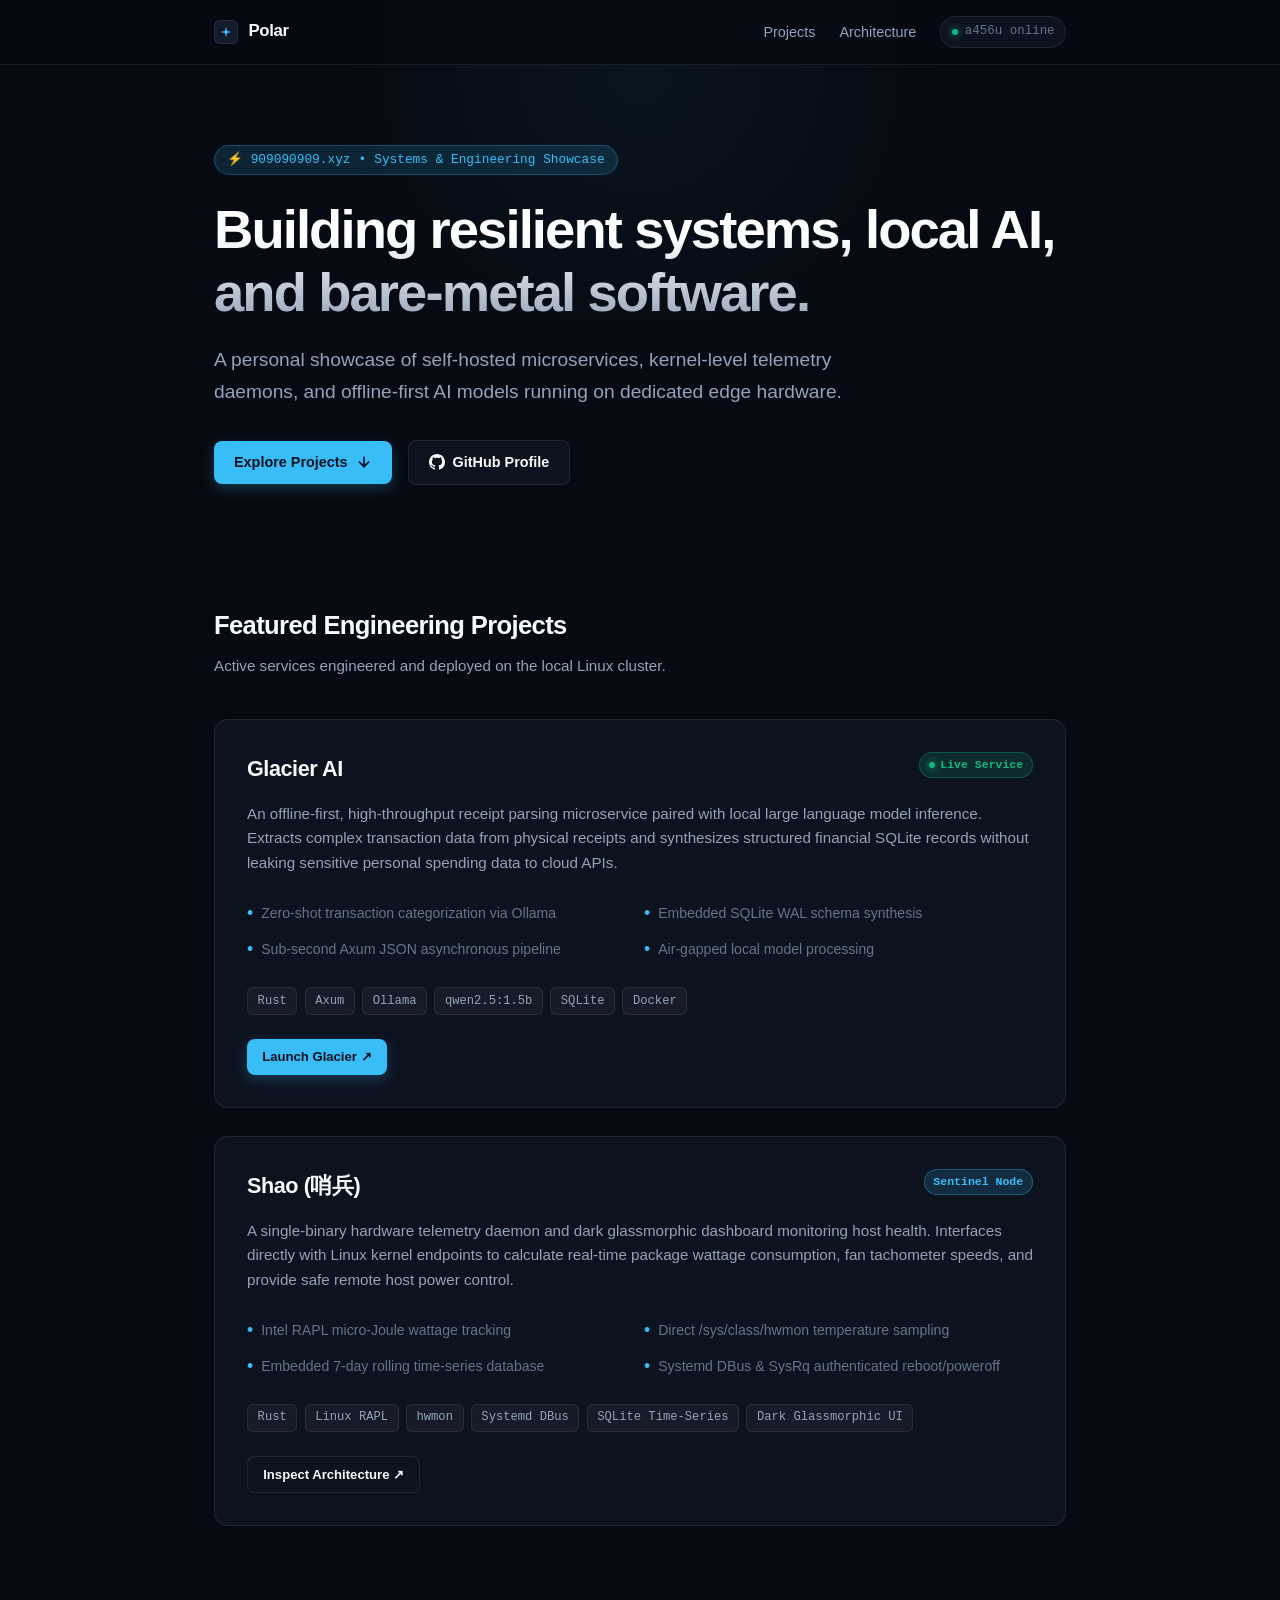
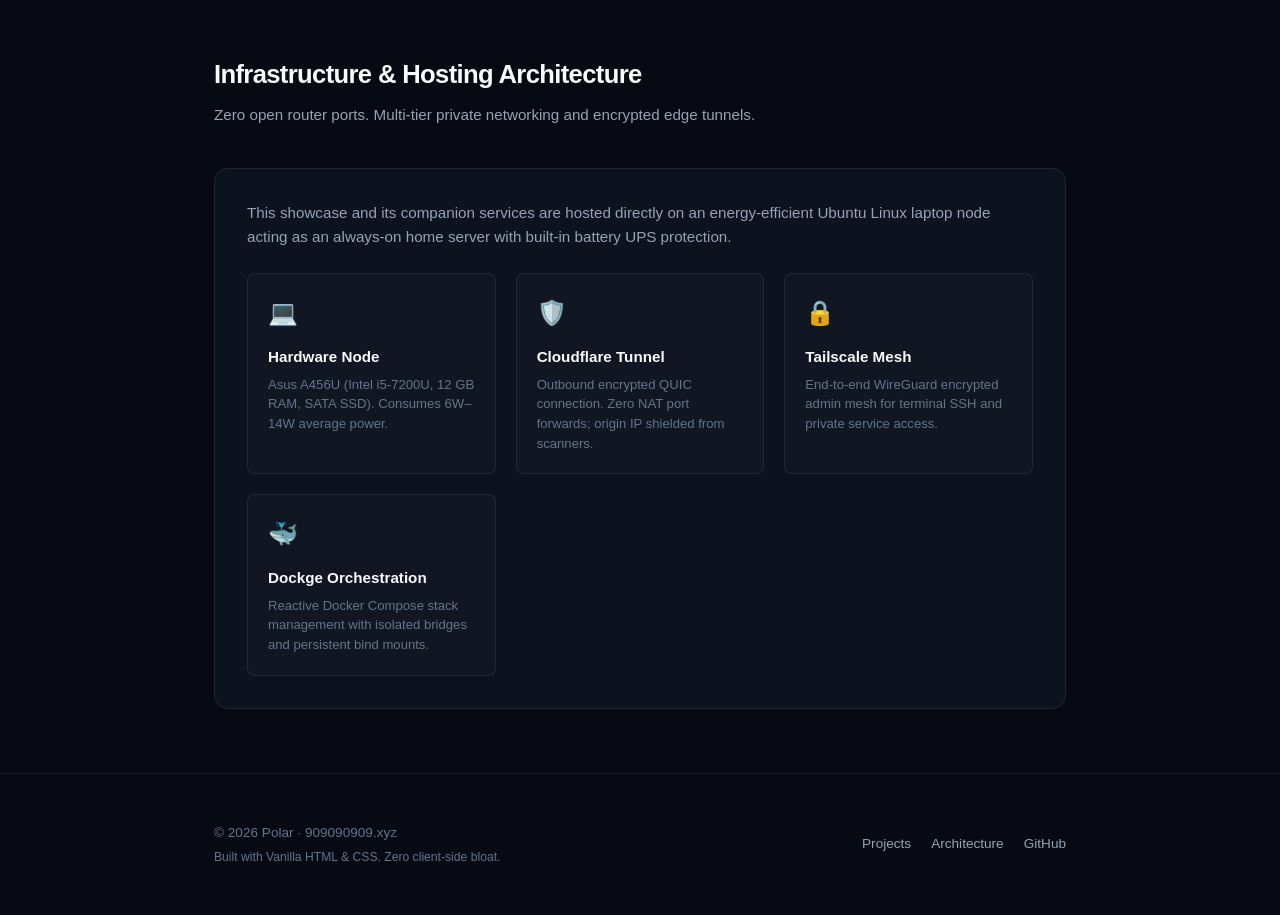
==== index.html @ 3116f664 "feat: initial polar showcase site" ====
<!DOCTYPE html>
<html lang="en">
<head>
  <meta charset="UTF-8">
  <meta name="viewport" content="width=device-width, initial-scale=1.0">
  <title>Polar · Systems & Software Showcase</title>
  <meta name="description" content="Engineering showcase of self-hosted systems, high-performance microservices, and local AI.">
  <link rel="icon" type="image/svg+xml" href="favicon.svg">
  <link rel="stylesheet" href="style.css">
</head>
<body>

  <!-- Header & Navigation -->
  <header>
    <div class="container nav-wrapper">
      <a href="#" class="brand">
        <div class="brand-icon">
          <svg viewBox="0 0 32 32">
            <path d="M16 4 L18.5 13.5 L28 16 L18.5 18.5 L16 28 L13.5 18.5 L4 16 L13.5 13.5 Z"/>
          </svg>
        </div>
        <span>Polar</span>
      </a>

      <nav>
        <ul class="nav-links">
          <li><a href="#projects">Projects</a></li>
          <li><a href="#architecture">Architecture</a></li>
          <li>
            <div class="node-status" title="Home Server Node Status">
              <span class="pulse-dot"></span>
              <span>a456u online</span>
            </div>
          </li>
        </ul>
      </nav>
    </div>
  </header>

  <main class="container">
    <!-- Hero Section -->
    <section class="hero">
      <div class="hero-tag">
        <span>⚡ 909090909.xyz</span>
        <span>•</span>
        <span>Systems & Engineering Showcase</span>
      </div>
      
      <h1>Building resilient systems, local AI, and bare-metal software.</h1>
      
      <p class="hero-subtitle">
        A personal showcase of self-hosted microservices, kernel-level telemetry daemons, 
        and offline-first AI models running on dedicated edge hardware.
      </p>

      <div class="hero-actions">
        <a href="#projects" class="btn btn-primary">
          Explore Projects
          <svg width="16" height="16" viewBox="0 0 24 24" fill="none" stroke="currentColor" stroke-width="2.5" stroke-linecap="round" stroke-linejoin="round">
            <line x1="12" y1="5" x2="12" y2="19"></line>
            <polyline points="19 12 12 19 5 12"></polyline>
          </svg>
        </a>
        <a href="https://github.com" target="_blank" rel="noopener noreferrer" class="btn btn-secondary">
          <svg width="16" height="16" viewBox="0 0 24 24" fill="currentColor">
            <path d="M12 0C5.37 0 0 5.37 0 12c0 5.31 3.435 9.795 8.205 11.385.6.105.825-.255.825-.57 0-.285-.015-1.23-.015-2.235-3.015.555-3.795-.735-4.035-1.41-.135-.345-.72-1.41-1.23-1.695-.42-.225-1.02-.78-.015-.795.945-.015 1.62.87 1.845 1.23 1.08 1.815 2.805 1.305 3.495.99.105-.78.42-1.305.765-1.605-2.67-.3-5.46-1.335-5.46-5.925 0-1.305.465-2.385 1.23-3.225-.12-.3-.54-1.53.12-3.18 0 0 1.005-.315 3.3 1.23.96-.27 1.98-.405 3-.405s2.04.135 3 .405c2.295-1.56 3.3-1.23 3.3-1.23.66 1.65.24 2.88.12 3.18.765.84 1.23 1.905 1.23 3.225 0 4.605-2.805 5.625-5.475 5.925.435.375.81 1.095.81 2.22 0 1.605-.015 2.895-.015 3.3 0 .315.225.69.825.57A12.02 12.02 0 0024 12c0-6.63-5.37-12-12-12z"/>
          </svg>
          GitHub Profile
        </a>
      </div>
    </section>

    <!-- Featured Projects Showcase -->
    <section id="projects" class="section">
      <div class="section-header">
        <h2 class="section-title">Featured Engineering Projects</h2>
        <p class="section-desc">Active services engineered and deployed on the local Linux cluster.</p>
      </div>

      <div class="projects-grid">

        <!-- Project 1: Glacier -->
        <article class="project-card">
          <div class="project-header">
            <div class="project-title-area">
              <h3 class="project-title">Glacier AI</h3>
            </div>
            <span class="badge badge-live">
              <span class="pulse-dot"></span>
              Live Service
            </span>
          </div>

          <p class="project-desc">
            An offline-first, high-throughput receipt parsing microservice paired with local large language model inference. 
            Extracts complex transaction data from physical receipts and synthesizes structured financial SQLite records 
            without leaking sensitive personal spending data to cloud APIs.
          </p>

          <ul class="project-features">
            <li>Zero-shot transaction categorization via Ollama</li>
            <li>Embedded SQLite WAL schema synthesis</li>
            <li>Sub-second Axum JSON asynchronous pipeline</li>
            <li>Air-gapped local model processing</li>
          </ul>

          <div class="tech-tags">
            <span class="tag">Rust</span>
            <span class="tag">Axum</span>
            <span class="tag">Ollama</span>
            <span class="tag">qwen2.5:1.5b</span>
            <span class="tag">SQLite</span>
            <span class="tag">Docker</span>
          </div>

          <div class="project-links">
            <a href="https://glacier.909090909.xyz" target="_blank" rel="noopener noreferrer" class="btn btn-primary">
              Launch Glacier ↗
            </a>
          </div>
        </article>

        <!-- Project 2: Shao -->
        <article class="project-card">
          <div class="project-header">
            <div class="project-title-area">
              <h3 class="project-title">Shao (哨兵)</h3>
            </div>
            <span class="badge badge-system">
              Sentinel Node
            </span>
          </div>

          <p class="project-desc">
            A single-binary hardware telemetry daemon and dark glassmorphic dashboard monitoring host health. 
            Interfaces directly with Linux kernel endpoints to calculate real-time package wattage consumption, 
            fan tachometer speeds, and provide safe remote host power control.
          </p>

          <ul class="project-features">
            <li>Intel RAPL micro-Joule wattage tracking</li>
            <li>Direct /sys/class/hwmon temperature sampling</li>
            <li>Embedded 7-day rolling time-series database</li>
            <li>Systemd DBus & SysRq authenticated reboot/poweroff</li>
          </ul>

          <div class="tech-tags">
            <span class="tag">Rust</span>
            <span class="tag">Linux RAPL</span>
            <span class="tag">hwmon</span>
            <span class="tag">Systemd DBus</span>
            <span class="tag">SQLite Time-Series</span>
            <span class="tag">Dark Glassmorphic UI</span>
          </div>

          <div class="project-links">
            <a href="https://github.com" target="_blank" rel="noopener noreferrer" class="btn btn-secondary">
              Inspect Architecture ↗
            </a>
          </div>
        </article>

      </div>
    </section>

    <!-- System Architecture & Infrastructure -->
    <section id="architecture" class="section">
      <div class="section-header">
        <h2 class="section-title">Infrastructure & Hosting Architecture</h2>
        <p class="section-desc">Zero open router ports. Multi-tier private networking and encrypted edge tunnels.</p>
      </div>

      <div class="infra-card">
        <p style="color: var(--text-secondary); line-height: 1.6; font-size: 0.95rem;">
          This showcase and its companion services are hosted directly on an energy-efficient Ubuntu Linux laptop node 
          acting as an always-on home server with built-in battery UPS protection.
        </p>

        <div class="infra-grid">
          <div class="infra-item">
            <div class="infra-icon">💻</div>
            <div class="infra-title">Hardware Node</div>
            <div class="infra-desc">Asus A456U (Intel i5-7200U, 12 GB RAM, SATA SSD). Consumes 6W–14W average power.</div>
          </div>

          <div class="infra-item">
            <div class="infra-icon">🛡️</div>
            <div class="infra-title">Cloudflare Tunnel</div>
            <div class="infra-desc">Outbound encrypted QUIC connection. Zero NAT port forwards; origin IP shielded from scanners.</div>
          </div>

          <div class="infra-item">
            <div class="infra-icon">🔒</div>
            <div class="infra-title">Tailscale Mesh</div>
            <div class="infra-desc">End-to-end WireGuard encrypted admin mesh for terminal SSH and private service access.</div>
          </div>

          <div class="infra-item">
            <div class="infra-icon">🐳</div>
            <div class="infra-title">Dockge Orchestration</div>
            <div class="infra-desc">Reactive Docker Compose stack management with isolated bridges and persistent bind mounts.</div>
          </div>
        </div>
      </div>
    </section>
  </main>

  <!-- Footer -->
  <footer>
    <div class="container footer-wrapper">
      <div>
        <p>© 2026 Polar · 909090909.xyz</p>
        <p style="font-size: 0.76rem; margin-top: 0.25rem;">Built with Vanilla HTML & CSS. Zero client-side bloat.</p>
      </div>
      <ul class="footer-links">
        <li><a href="#projects">Projects</a></li>
        <li><a href="#architecture">Architecture</a></li>
        <li><a href="https://github.com" target="_blank" rel="noopener noreferrer">GitHub</a></li>
      </ul>
    </div>
  </footer>

</body>
</html>
---- style.css ----
:root {
  --bg: #070a12;
  --bg-surface: #0d121f;
  --bg-surface-elevated: #131a2c;
  --border: rgba(255, 255, 255, 0.08);
  --border-hover: rgba(56, 189, 248, 0.35);
  
  --text-primary: #f8fafc;
  --text-secondary: #94a3b8;
  --text-muted: #64748b;
  
  --polar-blue: #38bdf8;
  --polar-glow: rgba(56, 189, 248, 0.15);
  --emerald: #10b981;
  --emerald-glow: rgba(16, 185, 129, 0.15);

  --font-sans: -apple-system, BlinkMacSystemFont, "Segoe UI", Roboto, Helvetica, Arial, sans-serif;
  --font-mono: ui-monospace, SFMono-Regular, Menlo, Monaco, Consolas, "Liberation Mono", monospace;

  --radius-sm: 8px;
  --radius-md: 14px;
  --radius-lg: 20px;
  --radius-full: 9999px;
  
  --container-width: 900px;
}

* {
  box-sizing: border-box;
  margin: 0;
  padding: 0;
}

html {
  scroll-behavior: smooth;
  background-color: var(--bg);
  color: var(--text-primary);
  font-family: var(--font-sans);
  line-height: 1.6;
  -webkit-font-smoothing: antialiased;
}

body {
  min-height: 100vh;
  display: flex;
  flex-direction: column;
  position: relative;
  overflow-x: hidden;
}

/* Background Subtle Gradient Glow */
body::before {
  content: "";
  position: fixed;
  top: -20%;
  left: 50%;
  transform: translateX(-50%);
  width: 800px;
  height: 500px;
  background: radial-gradient(circle, rgba(56, 189, 248, 0.06) 0%, transparent 70%);
  pointer-events: none;
  z-index: 0;
}

.container {
  width: 100%;
  max-width: var(--container-width);
  margin: 0 auto;
  padding: 0 1.5rem;
  position: relative;
  z-index: 1;
}

/* Header & Navigation */
header {
  position: sticky;
  top: 0;
  z-index: 50;
  backdrop-filter: blur(12px);
  -webkit-backdrop-filter: blur(12px);
  background: rgba(7, 10, 18, 0.75);
  border-bottom: 1px solid var(--border);
  padding: 1rem 0;
}

.nav-wrapper {
  display: flex;
  justify-content: space-between;
  align-items: center;
}

.brand {
  display: flex;
  align-items: center;
  gap: 0.65rem;
  text-decoration: none;
  color: var(--text-primary);
  font-weight: 700;
  font-size: 1.05rem;
  letter-spacing: -0.02em;
}

.brand-icon {
  width: 24px;
  height: 24px;
  border-radius: 6px;
  background: var(--bg-surface-elevated);
  border: 1px solid var(--border);
  display: flex;
  align-items: center;
  justify-content: center;
}

.brand-icon svg {
  width: 14px;
  height: 14px;
  fill: var(--polar-blue);
}

.nav-links {
  display: flex;
  align-items: center;
  gap: 1.5rem;
  list-style: none;
}

.nav-links a {
  color: var(--text-secondary);
  text-decoration: none;
  font-size: 0.9rem;
  font-weight: 500;
  transition: color 0.15s ease;
}

.nav-links a:hover {
  color: var(--text-primary);
}

.node-status {
  display: inline-flex;
  align-items: center;
  gap: 0.45rem;
  font-size: 0.78rem;
  font-family: var(--font-mono);
  color: var(--text-muted);
  background: var(--bg-surface);
  border: 1px solid var(--border);
  padding: 0.3rem 0.65rem;
  border-radius: var(--radius-full);
}

.pulse-dot {
  width: 6px;
  height: 6px;
  border-radius: 50%;
  background: var(--emerald);
  box-shadow: 0 0 8px var(--emerald);
  animation: pulse 2s infinite;
}

@keyframes pulse {
  0% { transform: scale(0.95); opacity: 0.8; }
  50% { transform: scale(1.15); opacity: 1; }
  100% { transform: scale(0.95); opacity: 0.8; }
}

/* Hero Section */
.hero {
  padding: 5rem 0 3.5rem;
}

.hero-tag {
  display: inline-flex;
  align-items: center;
  gap: 0.5rem;
  font-size: 0.8rem;
  font-family: var(--font-mono);
  color: var(--polar-blue);
  background: var(--polar-glow);
  border: 1px solid rgba(56, 189, 248, 0.25);
  padding: 0.25rem 0.75rem;
  border-radius: var(--radius-full);
  margin-bottom: 1.5rem;
}

.hero h1 {
  font-size: clamp(2.2rem, 5vw, 3.4rem);
  font-weight: 800;
  letter-spacing: -0.035em;
  line-height: 1.15;
  margin-bottom: 1.25rem;
  background: linear-gradient(180deg, #ffffff 30%, #94a3b8 100%);
  -webkit-background-clip: text;
  -webkit-text-fill-color: transparent;
}

.hero-subtitle {
  font-size: clamp(1.05rem, 2vw, 1.2rem);
  color: var(--text-secondary);
  max-width: 650px;
  line-height: 1.65;
  margin-bottom: 2rem;
}

.hero-actions {
  display: flex;
  flex-wrap: wrap;
  align-items: center;
  gap: 1rem;
}

.btn {
  display: inline-flex;
  align-items: center;
  gap: 0.5rem;
  padding: 0.65rem 1.25rem;
  font-size: 0.9rem;
  font-weight: 600;
  text-decoration: none;
  border-radius: var(--radius-sm);
  transition: all 0.2s ease;
}

.btn-primary {
  background: var(--polar-blue);
  color: #06111f;
  box-shadow: 0 4px 14px rgba(56, 189, 248, 0.25);
}

.btn-primary:hover {
  background: #7dd3fc;
  transform: translateY(-1px);
}

.btn-secondary {
  background: var(--bg-surface);
  color: var(--text-primary);
  border: 1px solid var(--border);
}

.btn-secondary:hover {
  background: var(--bg-surface-elevated);
  border-color: rgba(255, 255, 255, 0.2);
  transform: translateY(-1px);
}

/* Section Common */
.section {
  padding: 4rem 0;
}

.section-header {
  margin-bottom: 2.5rem;
}

.section-title {
  font-size: 1.6rem;
  font-weight: 700;
  letter-spacing: -0.025em;
  margin-bottom: 0.5rem;
}

.section-desc {
  color: var(--text-secondary);
  font-size: 0.95rem;
}

/* Projects Showcase Grid */
.projects-grid {
  display: grid;
  grid-template-columns: 1fr;
  gap: 1.75rem;
}

.project-card {
  background: var(--bg-surface);
  border: 1px solid var(--border);
  border-radius: var(--radius-md);
  padding: 2rem;
  transition: all 0.25s ease;
  position: relative;
  overflow: hidden;
}

.project-card:hover {
  border-color: var(--border-hover);
  background: var(--bg-surface-elevated);
  transform: translateY(-2px);
  box-shadow: 0 16px 32px -12px rgba(0, 0, 0, 0.5);
}

.project-header {
  display: flex;
  justify-content: space-between;
  align-items: flex-start;
  margin-bottom: 1rem;
}

.project-title-area {
  display: flex;
  align-items: center;
  gap: 0.75rem;
}

.project-title {
  font-size: 1.35rem;
  font-weight: 700;
  letter-spacing: -0.02em;
}

.badge {
  display: inline-flex;
  align-items: center;
  gap: 0.35rem;
  font-size: 0.72rem;
  font-family: var(--font-mono);
  font-weight: 600;
  padding: 0.2rem 0.55rem;
  border-radius: var(--radius-full);
}

.badge-live {
  background: var(--emerald-glow);
  color: var(--emerald);
  border: 1px solid rgba(16, 185, 129, 0.3);
}

.badge-system {
  background: var(--polar-glow);
  color: var(--polar-blue);
  border: 1px solid rgba(56, 189, 248, 0.3);
}

.project-desc {
  color: var(--text-secondary);
  font-size: 0.95rem;
  line-height: 1.6;
  margin-bottom: 1.5rem;
}

.project-features {
  list-style: none;
  display: grid;
  grid-template-columns: 1fr;
  gap: 0.5rem;
  margin-bottom: 1.5rem;
  font-size: 0.88rem;
  color: var(--text-muted);
}

@media (min-width: 640px) {
  .project-features {
    grid-template-columns: 1fr 1fr;
  }
}

.project-features li {
  display: flex;
  align-items: center;
  gap: 0.5rem;
}

.project-features li::before {
  content: "•";
  color: var(--polar-blue);
  font-size: 1.1rem;
}

.tech-tags {
  display: flex;
  flex-wrap: wrap;
  gap: 0.45rem;
  margin-bottom: 1.5rem;
}

.tag {
  font-family: var(--font-mono);
  font-size: 0.76rem;
  background: rgba(255, 255, 255, 0.04);
  border: 1px solid var(--border);
  color: var(--text-secondary);
  padding: 0.2rem 0.6rem;
  border-radius: 6px;
}

.project-links {
  display: flex;
  gap: 0.75rem;
}

.project-links .btn {
  font-size: 0.82rem;
  padding: 0.45rem 0.95rem;
}

/* Infrastructure / Architecture Section */
.infra-card {
  background: var(--bg-surface);
  border: 1px solid var(--border);
  border-radius: var(--radius-md);
  padding: 2rem;
}

.infra-grid {
  display: grid;
  grid-template-columns: repeat(auto-fit, minmax(220px, 1fr));
  gap: 1.25rem;
  margin-top: 1.5rem;
}

.infra-item {
  background: rgba(255, 255, 255, 0.02);
  border: 1px solid var(--border);
  border-radius: var(--radius-sm);
  padding: 1.25rem;
}

.infra-icon {
  font-size: 1.5rem;
  margin-bottom: 0.75rem;
}

.infra-title {
  font-size: 0.95rem;
  font-weight: 600;
  margin-bottom: 0.35rem;
}

.infra-desc {
  font-size: 0.82rem;
  color: var(--text-muted);
  line-height: 1.5;
}

/* Footer */
footer {
  margin-top: auto;
  border-top: 1px solid var(--border);
  padding: 3rem 0;
  font-size: 0.85rem;
  color: var(--text-muted);
}

.footer-wrapper {
  display: flex;
  flex-direction: column;
  gap: 1.5rem;
  align-items: center;
  text-align: center;
}

@media (min-width: 640px) {
  .footer-wrapper {
    flex-direction: row;
    justify-content: space-between;
    text-align: left;
  }
}

.footer-links {
  display: flex;
  gap: 1.25rem;
  list-style: none;
}

.footer-links a {
  color: var(--text-secondary);
  text-decoration: none;
  transition: color 0.15s ease;
}

.footer-links a:hover {
  color: var(--polar-blue);
}
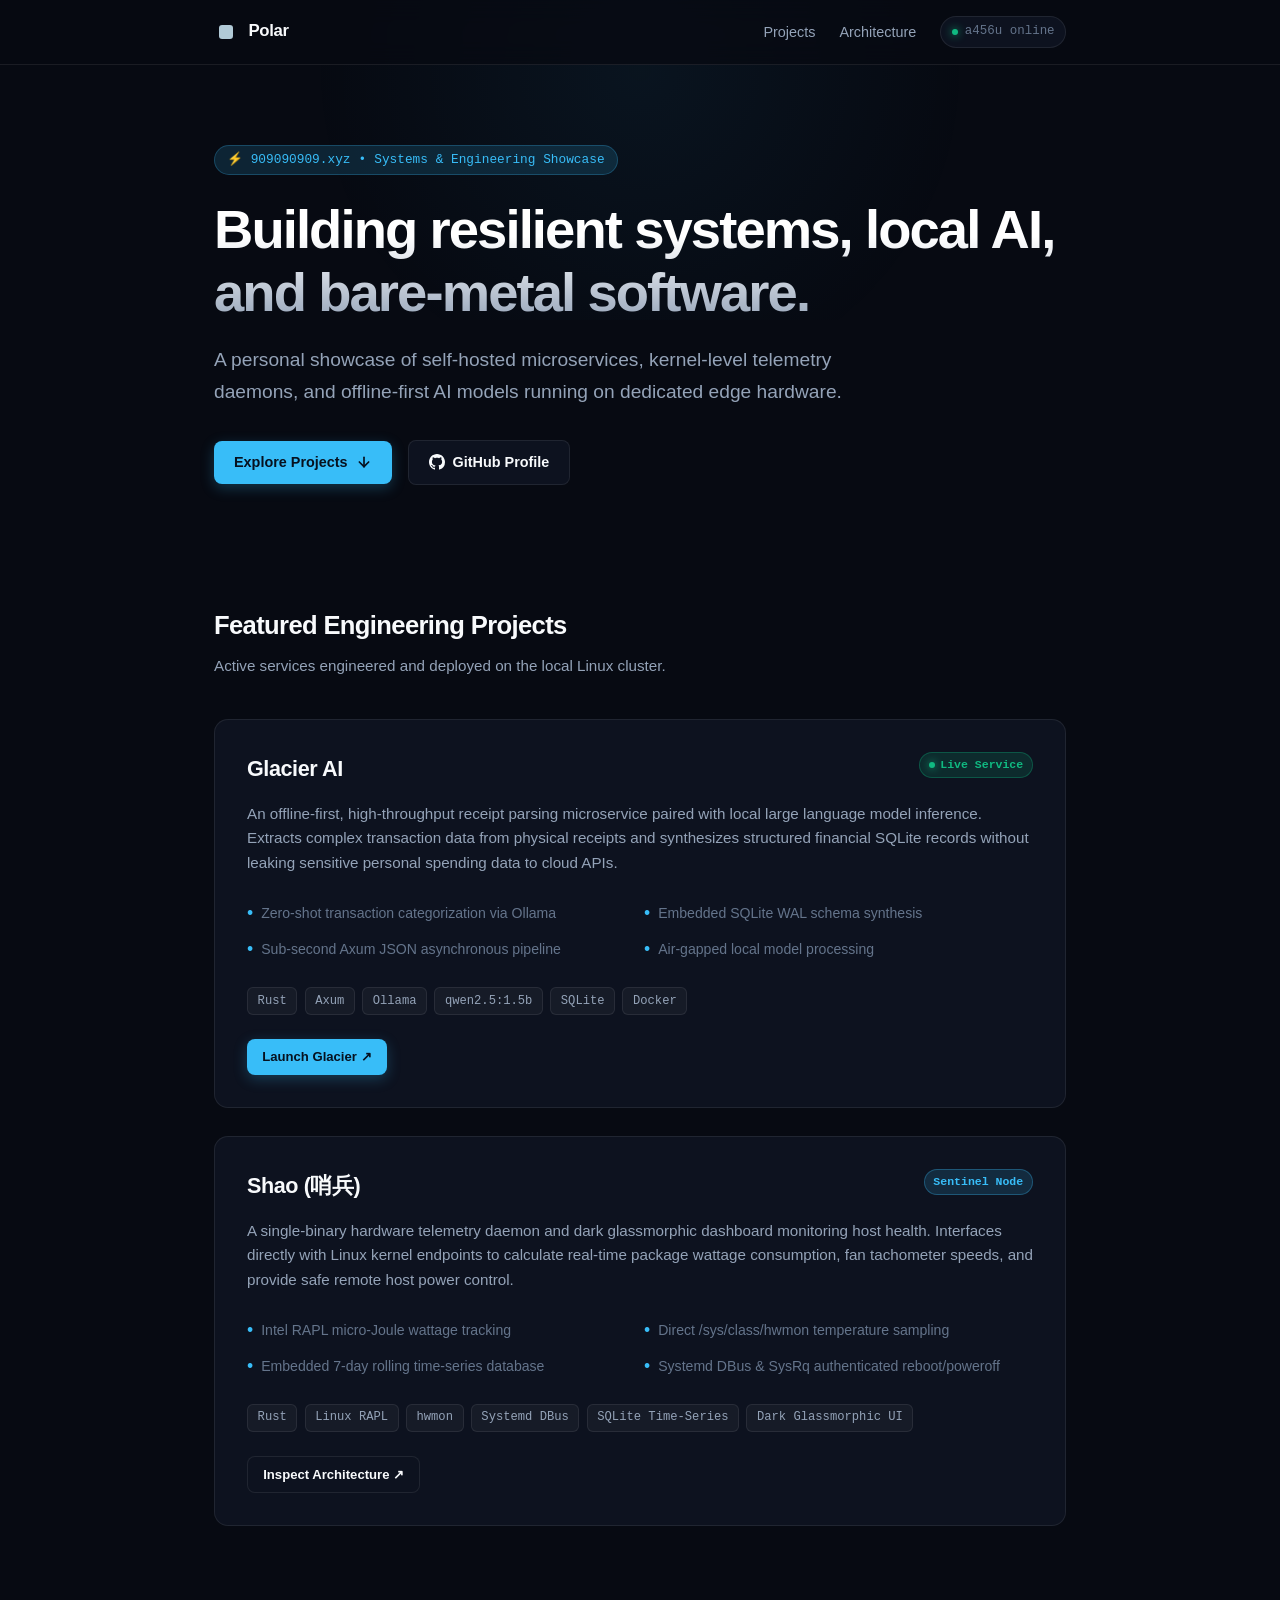
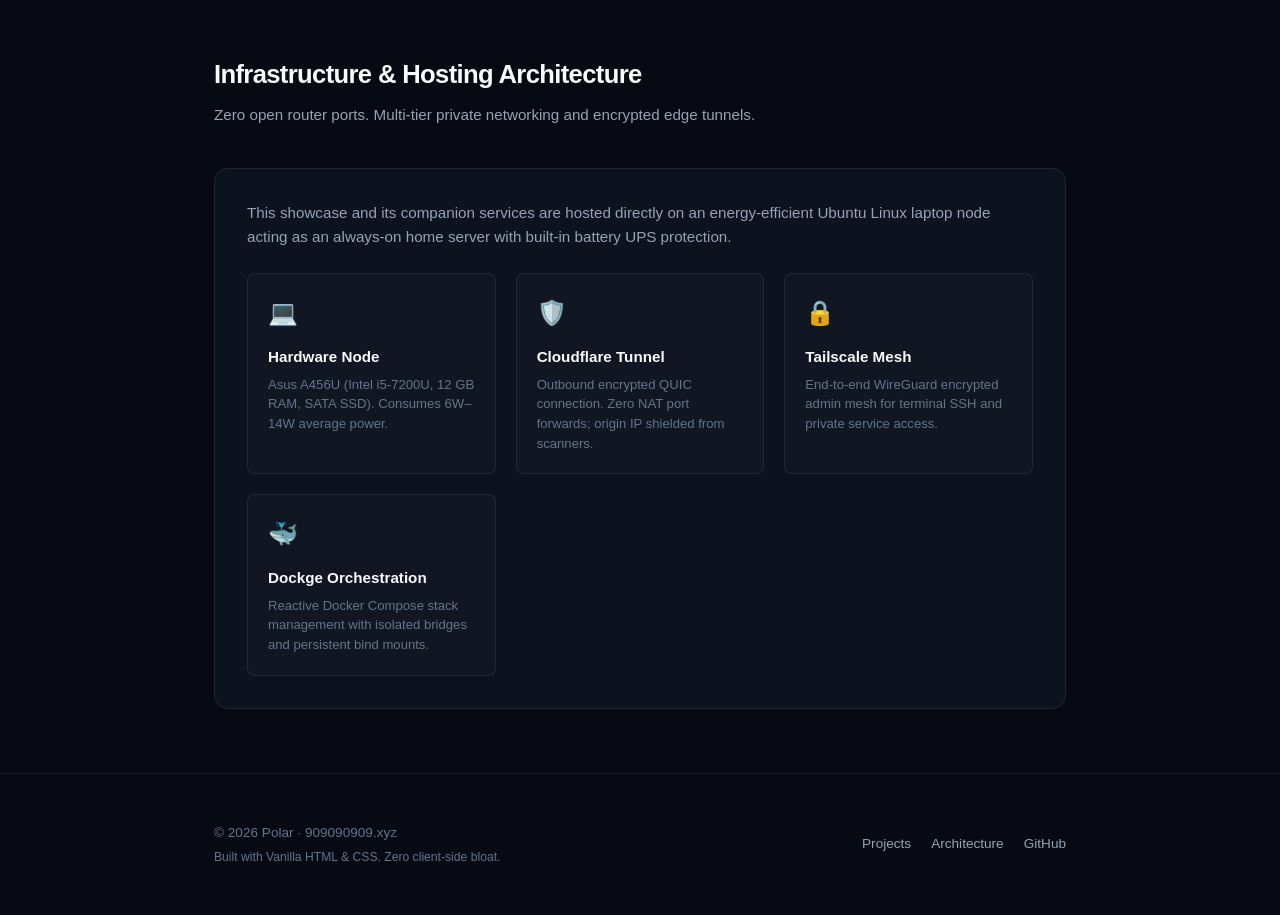
==== commit e744653c: "style: update favicon and brand icon to solid #B1CAD7" ====
--- a/index.html
+++ b/index.html
@@ -14,9 +14,9 @@
   <header>
     <div class="container nav-wrapper">
       <a href="#" class="brand">
-        <div class="brand-icon">
-          <svg viewBox="0 0 32 32">
-            <path d="M16 4 L18.5 13.5 L28 16 L18.5 18.5 L16 28 L13.5 18.5 L4 16 L13.5 13.5 Z"/>
+        <div class="brand-icon" style="background: transparent; border: none; padding: 0;">
+          <svg viewBox="0 0 32 32" width="20" height="20">
+            <rect width="32" height="32" rx="7" fill="#B1CAD7"/>
           </svg>
         </div>
         <span>Polar</span>
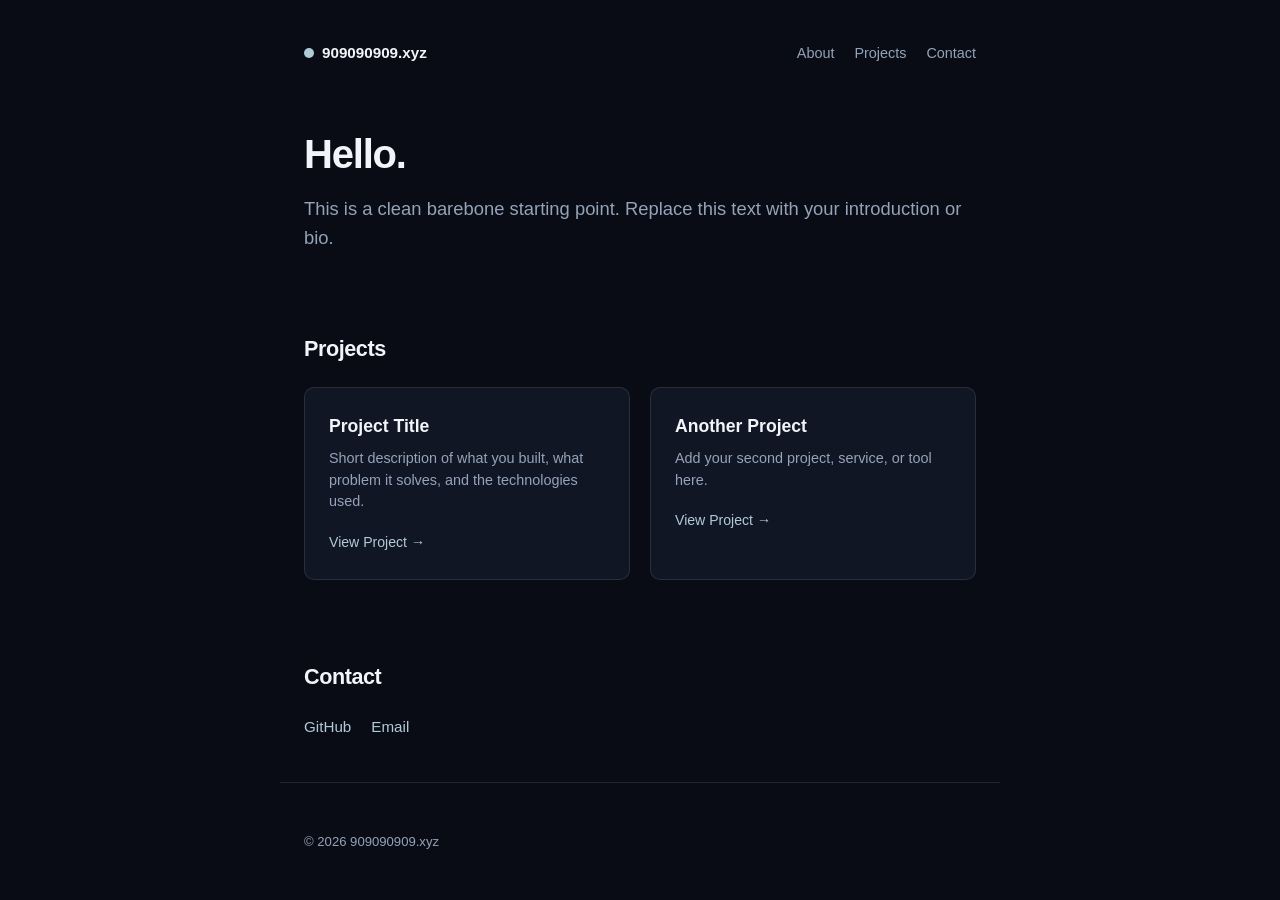
==== commit 6158371f: "chore: reset to barebone scaffold" ====
--- a/index.html
+++ b/index.html
@@ -3,221 +3,65 @@
 <head>
   <meta charset="UTF-8">
   <meta name="viewport" content="width=device-width, initial-scale=1.0">
-  <title>Polar · Systems & Software Showcase</title>
-  <meta name="description" content="Engineering showcase of self-hosted systems, high-performance microservices, and local AI.">
+  <title>909090909.xyz</title>
   <link rel="icon" type="image/svg+xml" href="favicon.svg">
   <link rel="stylesheet" href="style.css">
 </head>
 <body>
 
-  <!-- Header & Navigation -->
-  <header>
-    <div class="container nav-wrapper">
-      <a href="#" class="brand">
-        <div class="brand-icon" style="background: transparent; border: none; padding: 0;">
-          <svg viewBox="0 0 32 32" width="20" height="20">
-            <rect width="32" height="32" rx="7" fill="#B1CAD7"/>
-          </svg>
-        </div>
-        <span>Polar</span>
-      </a>
-
-      <nav>
-        <ul class="nav-links">
-          <li><a href="#projects">Projects</a></li>
-          <li><a href="#architecture">Architecture</a></li>
-          <li>
-            <div class="node-status" title="Home Server Node Status">
-              <span class="pulse-dot"></span>
-              <span>a456u online</span>
-            </div>
-          </li>
-        </ul>
-      </nav>
-    </div>
+  <header class="container header">
+    <a href="/" class="brand">
+      <span class="color-dot"></span>
+      <span>909090909.xyz</span>
+    </a>
+    <nav>
+      <ul class="nav-links">
+        <li><a href="#about">About</a></li>
+        <li><a href="#projects">Projects</a></li>
+        <li><a href="#contact">Contact</a></li>
+      </ul>
+    </nav>
   </header>
 
   <main class="container">
-    <!-- Hero Section -->
-    <section class="hero">
-      <div class="hero-tag">
-        <span>⚡ 909090909.xyz</span>
-        <span>•</span>
-        <span>Systems & Engineering Showcase</span>
-      </div>
-      
-      <h1>Building resilient systems, local AI, and bare-metal software.</h1>
-      
-      <p class="hero-subtitle">
-        A personal showcase of self-hosted microservices, kernel-level telemetry daemons, 
-        and offline-first AI models running on dedicated edge hardware.
+    <!-- Intro / Hero -->
+    <section id="about" class="section">
+      <h1>Hello.</h1>
+      <p class="lead">
+        This is a clean barebone starting point. Replace this text with your introduction or bio.
       </p>
+    </section>
 
-      <div class="hero-actions">
-        <a href="#projects" class="btn btn-primary">
-          Explore Projects
-          <svg width="16" height="16" viewBox="0 0 24 24" fill="none" stroke="currentColor" stroke-width="2.5" stroke-linecap="round" stroke-linejoin="round">
-            <line x1="12" y1="5" x2="12" y2="19"></line>
-            <polyline points="19 12 12 19 5 12"></polyline>
-          </svg>
-        </a>
-        <a href="https://github.com" target="_blank" rel="noopener noreferrer" class="btn btn-secondary">
-          <svg width="16" height="16" viewBox="0 0 24 24" fill="currentColor">
-            <path d="M12 0C5.37 0 0 5.37 0 12c0 5.31 3.435 9.795 8.205 11.385.6.105.825-.255.825-.57 0-.285-.015-1.23-.015-2.235-3.015.555-3.795-.735-4.035-1.41-.135-.345-.72-1.41-1.23-1.695-.42-.225-1.02-.78-.015-.795.945-.015 1.62.87 1.845 1.23 1.08 1.815 2.805 1.305 3.495.99.105-.78.42-1.305.765-1.605-2.67-.3-5.46-1.335-5.46-5.925 0-1.305.465-2.385 1.23-3.225-.12-.3-.54-1.53.12-3.18 0 0 1.005-.315 3.3 1.23.96-.27 1.98-.405 3-.405s2.04.135 3 .405c2.295-1.56 3.3-1.23 3.3-1.23.66 1.65.24 2.88.12 3.18.765.84 1.23 1.905 1.23 3.225 0 4.605-2.805 5.625-5.475 5.925.435.375.81 1.095.81 2.22 0 1.605-.015 2.895-.015 3.3 0 .315.225.69.825.57A12.02 12.02 0 0024 12c0-6.63-5.37-12-12-12z"/>
-          </svg>
-          GitHub Profile
-        </a>
+    <!-- Projects / Work -->
+    <section id="projects" class="section">
+      <h2>Projects</h2>
+      <div class="grid">
+        <div class="card">
+          <h3>Project Title</h3>
+          <p>Short description of what you built, what problem it solves, and the technologies used.</p>
+          <a href="#" class="link">View Project &rarr;</a>
+        </div>
+
+        <div class="card">
+          <h3>Another Project</h3>
+          <p>Add your second project, service, or tool here.</p>
+          <a href="#" class="link">View Project &rarr;</a>
+        </div>
       </div>
     </section>
 
-    <!-- Featured Projects Showcase -->
-    <section id="projects" class="section">
-      <div class="section-header">
-        <h2 class="section-title">Featured Engineering Projects</h2>
-        <p class="section-desc">Active services engineered and deployed on the local Linux cluster.</p>
-      </div>
-
-      <div class="projects-grid">
-
-        <!-- Project 1: Glacier -->
-        <article class="project-card">
-          <div class="project-header">
-            <div class="project-title-area">
-              <h3 class="project-title">Glacier AI</h3>
-            </div>
-            <span class="badge badge-live">
-              <span class="pulse-dot"></span>
-              Live Service
-            </span>
-          </div>
-
-          <p class="project-desc">
-            An offline-first, high-throughput receipt parsing microservice paired with local large language model inference. 
-            Extracts complex transaction data from physical receipts and synthesizes structured financial SQLite records 
-            without leaking sensitive personal spending data to cloud APIs.
-          </p>
-
-          <ul class="project-features">
-            <li>Zero-shot transaction categorization via Ollama</li>
-            <li>Embedded SQLite WAL schema synthesis</li>
-            <li>Sub-second Axum JSON asynchronous pipeline</li>
-            <li>Air-gapped local model processing</li>
-          </ul>
-
-          <div class="tech-tags">
-            <span class="tag">Rust</span>
-            <span class="tag">Axum</span>
-            <span class="tag">Ollama</span>
-            <span class="tag">qwen2.5:1.5b</span>
-            <span class="tag">SQLite</span>
-            <span class="tag">Docker</span>
-          </div>
-
-          <div class="project-links">
-            <a href="https://glacier.909090909.xyz" target="_blank" rel="noopener noreferrer" class="btn btn-primary">
-              Launch Glacier ↗
-            </a>
-          </div>
-        </article>
-
-        <!-- Project 2: Shao -->
-        <article class="project-card">
-          <div class="project-header">
-            <div class="project-title-area">
-              <h3 class="project-title">Shao (哨兵)</h3>
-            </div>
-            <span class="badge badge-system">
-              Sentinel Node
-            </span>
-          </div>
-
-          <p class="project-desc">
-            A single-binary hardware telemetry daemon and dark glassmorphic dashboard monitoring host health. 
-            Interfaces directly with Linux kernel endpoints to calculate real-time package wattage consumption, 
-            fan tachometer speeds, and provide safe remote host power control.
-          </p>
-
-          <ul class="project-features">
-            <li>Intel RAPL micro-Joule wattage tracking</li>
-            <li>Direct /sys/class/hwmon temperature sampling</li>
-            <li>Embedded 7-day rolling time-series database</li>
-            <li>Systemd DBus & SysRq authenticated reboot/poweroff</li>
-          </ul>
-
-          <div class="tech-tags">
-            <span class="tag">Rust</span>
-            <span class="tag">Linux RAPL</span>
-            <span class="tag">hwmon</span>
-            <span class="tag">Systemd DBus</span>
-            <span class="tag">SQLite Time-Series</span>
-            <span class="tag">Dark Glassmorphic UI</span>
-          </div>
-
-          <div class="project-links">
-            <a href="https://github.com" target="_blank" rel="noopener noreferrer" class="btn btn-secondary">
-              Inspect Architecture ↗
-            </a>
-          </div>
-        </article>
-
-      </div>
-    </section>
-
-    <!-- System Architecture & Infrastructure -->
-    <section id="architecture" class="section">
-      <div class="section-header">
-        <h2 class="section-title">Infrastructure & Hosting Architecture</h2>
-        <p class="section-desc">Zero open router ports. Multi-tier private networking and encrypted edge tunnels.</p>
-      </div>
-
-      <div class="infra-card">
-        <p style="color: var(--text-secondary); line-height: 1.6; font-size: 0.95rem;">
-          This showcase and its companion services are hosted directly on an energy-efficient Ubuntu Linux laptop node 
-          acting as an always-on home server with built-in battery UPS protection.
-        </p>
-
-        <div class="infra-grid">
-          <div class="infra-item">
-            <div class="infra-icon">💻</div>
-            <div class="infra-title">Hardware Node</div>
-            <div class="infra-desc">Asus A456U (Intel i5-7200U, 12 GB RAM, SATA SSD). Consumes 6W–14W average power.</div>
-          </div>
-
-          <div class="infra-item">
-            <div class="infra-icon">🛡️</div>
-            <div class="infra-title">Cloudflare Tunnel</div>
-            <div class="infra-desc">Outbound encrypted QUIC connection. Zero NAT port forwards; origin IP shielded from scanners.</div>
-          </div>
-
-          <div class="infra-item">
-            <div class="infra-icon">🔒</div>
-            <div class="infra-title">Tailscale Mesh</div>
-            <div class="infra-desc">End-to-end WireGuard encrypted admin mesh for terminal SSH and private service access.</div>
-          </div>
-
-          <div class="infra-item">
-            <div class="infra-icon">🐳</div>
-            <div class="infra-title">Dockge Orchestration</div>
-            <div class="infra-desc">Reactive Docker Compose stack management with isolated bridges and persistent bind mounts.</div>
-          </div>
-        </div>
-      </div>
+    <!-- Contact / Links -->
+    <section id="contact" class="section">
+      <h2>Contact</h2>
+      <ul class="links-list">
+        <li><a href="https://github.com" target="_blank" rel="noopener">GitHub</a></li>
+        <li><a href="mailto:your@email.com">Email</a></li>
+      </ul>
     </section>
   </main>
 
-  <!-- Footer -->
-  <footer>
-    <div class="container footer-wrapper">
-      <div>
-        <p>© 2026 Polar · 909090909.xyz</p>
-        <p style="font-size: 0.76rem; margin-top: 0.25rem;">Built with Vanilla HTML & CSS. Zero client-side bloat.</p>
-      </div>
-      <ul class="footer-links">
-        <li><a href="#projects">Projects</a></li>
-        <li><a href="#architecture">Architecture</a></li>
-        <li><a href="https://github.com" target="_blank" rel="noopener noreferrer">GitHub</a></li>
-      </ul>
-    </div>
+  <footer class="container footer">
+    <p>&copy; 2026 909090909.xyz</p>
   </footer>
 
 </body>
--- a/style.css
+++ b/style.css
@@ -1,28 +1,17 @@
 :root {
-  --bg: #070a12;
-  --bg-surface: #0d121f;
-  --bg-surface-elevated: #131a2c;
-  --border: rgba(255, 255, 255, 0.08);
-  --border-hover: rgba(56, 189, 248, 0.35);
-  
-  --text-primary: #f8fafc;
-  --text-secondary: #94a3b8;
-  --text-muted: #64748b;
-  
-  --polar-blue: #38bdf8;
-  --polar-glow: rgba(56, 189, 248, 0.15);
-  --emerald: #10b981;
-  --emerald-glow: rgba(16, 185, 129, 0.15);
+  --bg: #090c15;
+  --surface: #111625;
+  --border: rgba(255, 255, 255, 0.1);
+  --border-hover: #B1CAD7;
+
+  --text: #f1f5f9;
+  --text-muted: #94a3b8;
+  --accent: #B1CAD7;
 
   --font-sans: -apple-system, BlinkMacSystemFont, "Segoe UI", Roboto, Helvetica, Arial, sans-serif;
-  --font-mono: ui-monospace, SFMono-Regular, Menlo, Monaco, Consolas, "Liberation Mono", monospace;
+  --font-mono: ui-monospace, SFMono-Regular, Menlo, Monaco, Consolas, monospace;
 
-  --radius-sm: 8px;
-  --radius-md: 14px;
-  --radius-lg: 20px;
-  --radius-full: 9999px;
-  
-  --container-width: 900px;
+  --container: 720px;
 }
 
 * {
@@ -31,444 +20,164 @@
   padding: 0;
 }
 
-html {
-  scroll-behavior: smooth;
+body {
   background-color: var(--bg);
-  color: var(--text-primary);
+  color: var(--text);
   font-family: var(--font-sans);
   line-height: 1.6;
-  -webkit-font-smoothing: antialiased;
-}
-
-body {
   min-height: 100vh;
   display: flex;
   flex-direction: column;
-  position: relative;
-  overflow-x: hidden;
-}
-
-/* Background Subtle Gradient Glow */
-body::before {
-  content: "";
-  position: fixed;
-  top: -20%;
-  left: 50%;
-  transform: translateX(-50%);
-  width: 800px;
-  height: 500px;
-  background: radial-gradient(circle, rgba(56, 189, 248, 0.06) 0%, transparent 70%);
-  pointer-events: none;
-  z-index: 0;
 }
 
 .container {
   width: 100%;
-  max-width: var(--container-width);
+  max-width: var(--container);
   margin: 0 auto;
   padding: 0 1.5rem;
-  position: relative;
-  z-index: 1;
 }
 
-/* Header & Navigation */
-header {
-  position: sticky;
-  top: 0;
-  z-index: 50;
-  backdrop-filter: blur(12px);
-  -webkit-backdrop-filter: blur(12px);
-  background: rgba(7, 10, 18, 0.75);
-  border-bottom: 1px solid var(--border);
-  padding: 1rem 0;
-}
-
-.nav-wrapper {
+/* Header */
+.header {
   display: flex;
   justify-content: space-between;
   align-items: center;
+  padding: 2.5rem 1.5rem 1.5rem;
 }
 
 .brand {
   display: flex;
   align-items: center;
-  gap: 0.65rem;
+  gap: 0.5rem;
+  color: var(--text);
   text-decoration: none;
-  color: var(--text-primary);
-  font-weight: 700;
-  font-size: 1.05rem;
-  letter-spacing: -0.02em;
+  font-weight: 600;
+  font-size: 0.95rem;
 }
 
-.brand-icon {
-  width: 24px;
-  height: 24px;
-  border-radius: 6px;
-  background: var(--bg-surface-elevated);
-  border: 1px solid var(--border);
-  display: flex;
-  align-items: center;
-  justify-content: center;
-}
-
-.brand-icon svg {
-  width: 14px;
-  height: 14px;
-  fill: var(--polar-blue);
+.color-dot {
+  width: 10px;
+  height: 10px;
+  border-radius: 50%;
+  background-color: var(--accent);
 }
 
 .nav-links {
-  display: flex;
-  align-items: center;
-  gap: 1.5rem;
-  list-style: none;
-}
-
-.nav-links a {
-  color: var(--text-secondary);
-  text-decoration: none;
-  font-size: 0.9rem;
-  font-weight: 500;
-  transition: color 0.15s ease;
-}
-
-.nav-links a:hover {
-  color: var(--text-primary);
-}
-
-.node-status {
-  display: inline-flex;
-  align-items: center;
-  gap: 0.45rem;
-  font-size: 0.78rem;
-  font-family: var(--font-mono);
-  color: var(--text-muted);
-  background: var(--bg-surface);
-  border: 1px solid var(--border);
-  padding: 0.3rem 0.65rem;
-  border-radius: var(--radius-full);
-}
-
-.pulse-dot {
-  width: 6px;
-  height: 6px;
-  border-radius: 50%;
-  background: var(--emerald);
-  box-shadow: 0 0 8px var(--emerald);
-  animation: pulse 2s infinite;
-}
-
-@keyframes pulse {
-  0% { transform: scale(0.95); opacity: 0.8; }
-  50% { transform: scale(1.15); opacity: 1; }
-  100% { transform: scale(0.95); opacity: 0.8; }
-}
-
-/* Hero Section */
-.hero {
-  padding: 5rem 0 3.5rem;
-}
-
-.hero-tag {
-  display: inline-flex;
-  align-items: center;
-  gap: 0.5rem;
-  font-size: 0.8rem;
-  font-family: var(--font-mono);
-  color: var(--polar-blue);
-  background: var(--polar-glow);
-  border: 1px solid rgba(56, 189, 248, 0.25);
-  padding: 0.25rem 0.75rem;
-  border-radius: var(--radius-full);
-  margin-bottom: 1.5rem;
-}
-
-.hero h1 {
-  font-size: clamp(2.2rem, 5vw, 3.4rem);
-  font-weight: 800;
-  letter-spacing: -0.035em;
-  line-height: 1.15;
-  margin-bottom: 1.25rem;
-  background: linear-gradient(180deg, #ffffff 30%, #94a3b8 100%);
-  -webkit-background-clip: text;
-  -webkit-text-fill-color: transparent;
-}
-
-.hero-subtitle {
-  font-size: clamp(1.05rem, 2vw, 1.2rem);
-  color: var(--text-secondary);
-  max-width: 650px;
-  line-height: 1.65;
-  margin-bottom: 2rem;
-}
-
-.hero-actions {
-  display: flex;
-  flex-wrap: wrap;
-  align-items: center;
-  gap: 1rem;
-}
-
-.btn {
-  display: inline-flex;
-  align-items: center;
-  gap: 0.5rem;
-  padding: 0.65rem 1.25rem;
-  font-size: 0.9rem;
-  font-weight: 600;
-  text-decoration: none;
-  border-radius: var(--radius-sm);
-  transition: all 0.2s ease;
-}
-
-.btn-primary {
-  background: var(--polar-blue);
-  color: #06111f;
-  box-shadow: 0 4px 14px rgba(56, 189, 248, 0.25);
-}
-
-.btn-primary:hover {
-  background: #7dd3fc;
-  transform: translateY(-1px);
-}
-
-.btn-secondary {
-  background: var(--bg-surface);
-  color: var(--text-primary);
-  border: 1px solid var(--border);
-}
-
-.btn-secondary:hover {
-  background: var(--bg-surface-elevated);
-  border-color: rgba(255, 255, 255, 0.2);
-  transform: translateY(-1px);
-}
-
-/* Section Common */
-.section {
-  padding: 4rem 0;
-}
-
-.section-header {
-  margin-bottom: 2.5rem;
-}
-
-.section-title {
-  font-size: 1.6rem;
-  font-weight: 700;
-  letter-spacing: -0.025em;
-  margin-bottom: 0.5rem;
-}
-
-.section-desc {
-  color: var(--text-secondary);
-  font-size: 0.95rem;
-}
-
-/* Projects Showcase Grid */
-.projects-grid {
-  display: grid;
-  grid-template-columns: 1fr;
-  gap: 1.75rem;
-}
-
-.project-card {
-  background: var(--bg-surface);
-  border: 1px solid var(--border);
-  border-radius: var(--radius-md);
-  padding: 2rem;
-  transition: all 0.25s ease;
-  position: relative;
-  overflow: hidden;
-}
-
-.project-card:hover {
-  border-color: var(--border-hover);
-  background: var(--bg-surface-elevated);
-  transform: translateY(-2px);
-  box-shadow: 0 16px 32px -12px rgba(0, 0, 0, 0.5);
-}
-
-.project-header {
-  display: flex;
-  justify-content: space-between;
-  align-items: flex-start;
-  margin-bottom: 1rem;
-}
-
-.project-title-area {
-  display: flex;
-  align-items: center;
-  gap: 0.75rem;
-}
-
-.project-title {
-  font-size: 1.35rem;
-  font-weight: 700;
-  letter-spacing: -0.02em;
-}
-
-.badge {
-  display: inline-flex;
-  align-items: center;
-  gap: 0.35rem;
-  font-size: 0.72rem;
-  font-family: var(--font-mono);
-  font-weight: 600;
-  padding: 0.2rem 0.55rem;
-  border-radius: var(--radius-full);
-}
-
-.badge-live {
-  background: var(--emerald-glow);
-  color: var(--emerald);
-  border: 1px solid rgba(16, 185, 129, 0.3);
-}
-
-.badge-system {
-  background: var(--polar-glow);
-  color: var(--polar-blue);
-  border: 1px solid rgba(56, 189, 248, 0.3);
-}
-
-.project-desc {
-  color: var(--text-secondary);
-  font-size: 0.95rem;
-  line-height: 1.6;
-  margin-bottom: 1.5rem;
-}
-
-.project-features {
-  list-style: none;
-  display: grid;
-  grid-template-columns: 1fr;
-  gap: 0.5rem;
-  margin-bottom: 1.5rem;
-  font-size: 0.88rem;
-  color: var(--text-muted);
-}
-
-@media (min-width: 640px) {
-  .project-features {
-    grid-template-columns: 1fr 1fr;
-  }
-}
-
-.project-features li {
-  display: flex;
-  align-items: center;
-  gap: 0.5rem;
-}
-
-.project-features li::before {
-  content: "•";
-  color: var(--polar-blue);
-  font-size: 1.1rem;
-}
-
-.tech-tags {
-  display: flex;
-  flex-wrap: wrap;
-  gap: 0.45rem;
-  margin-bottom: 1.5rem;
-}
-
-.tag {
-  font-family: var(--font-mono);
-  font-size: 0.76rem;
-  background: rgba(255, 255, 255, 0.04);
-  border: 1px solid var(--border);
-  color: var(--text-secondary);
-  padding: 0.2rem 0.6rem;
-  border-radius: 6px;
-}
-
-.project-links {
-  display: flex;
-  gap: 0.75rem;
-}
-
-.project-links .btn {
-  font-size: 0.82rem;
-  padding: 0.45rem 0.95rem;
-}
-
-/* Infrastructure / Architecture Section */
-.infra-card {
-  background: var(--bg-surface);
-  border: 1px solid var(--border);
-  border-radius: var(--radius-md);
-  padding: 2rem;
-}
-
-.infra-grid {
-  display: grid;
-  grid-template-columns: repeat(auto-fit, minmax(220px, 1fr));
-  gap: 1.25rem;
-  margin-top: 1.5rem;
-}
-
-.infra-item {
-  background: rgba(255, 255, 255, 0.02);
-  border: 1px solid var(--border);
-  border-radius: var(--radius-sm);
-  padding: 1.25rem;
-}
-
-.infra-icon {
-  font-size: 1.5rem;
-  margin-bottom: 0.75rem;
-}
-
-.infra-title {
-  font-size: 0.95rem;
-  font-weight: 600;
-  margin-bottom: 0.35rem;
-}
-
-.infra-desc {
-  font-size: 0.82rem;
-  color: var(--text-muted);
-  line-height: 1.5;
-}
-
-/* Footer */
-footer {
-  margin-top: auto;
-  border-top: 1px solid var(--border);
-  padding: 3rem 0;
-  font-size: 0.85rem;
-  color: var(--text-muted);
-}
-
-.footer-wrapper {
-  display: flex;
-  flex-direction: column;
-  gap: 1.5rem;
-  align-items: center;
-  text-align: center;
-}
-
-@media (min-width: 640px) {
-  .footer-wrapper {
-    flex-direction: row;
-    justify-content: space-between;
-    text-align: left;
-  }
-}
-
-.footer-links {
   display: flex;
   gap: 1.25rem;
   list-style: none;
 }
 
-.footer-links a {
-  color: var(--text-secondary);
+.nav-links a {
+  color: var(--text-muted);
   text-decoration: none;
+  font-size: 0.9rem;
   transition: color 0.15s ease;
 }
 
-.footer-links a:hover {
-  color: var(--polar-blue);
+.nav-links a:hover {
+  color: var(--text);
 }
+
+/* Sections */
+.section {
+  padding: 2.5rem 0;
+}
+
+h1 {
+  font-size: 2.5rem;
+  font-weight: 700;
+  letter-spacing: -0.03em;
+  line-height: 1.2;
+  margin-bottom: 1rem;
+}
+
+h2 {
+  font-size: 1.35rem;
+  font-weight: 600;
+  letter-spacing: -0.02em;
+  margin-bottom: 1.25rem;
+  color: var(--text);
+}
+
+.lead {
+  font-size: 1.15rem;
+  color: var(--text-muted);
+  line-height: 1.6;
+}
+
+/* Grid & Cards */
+.grid {
+  display: grid;
+  grid-template-columns: 1fr;
+  gap: 1.25rem;
+}
+
+@media (min-width: 600px) {
+  .grid {
+    grid-template-columns: 1fr 1fr;
+  }
+}
+
+.card {
+  background: var(--surface);
+  border: 1px solid var(--border);
+  border-radius: 10px;
+  padding: 1.5rem;
+  transition: border-color 0.2s ease, transform 0.2s ease;
+}
+
+.card:hover {
+  border-color: var(--border-hover);
+  transform: translateY(-2px);
+}
+
+.card h3 {
+  font-size: 1.1rem;
+  font-weight: 600;
+  margin-bottom: 0.5rem;
+}
+
+.card p {
+  color: var(--text-muted);
+  font-size: 0.9rem;
+  line-height: 1.5;
+  margin-bottom: 1rem;
+}
+
+.link {
+  color: var(--accent);
+  text-decoration: none;
+  font-size: 0.88rem;
+  font-weight: 500;
+}
+
+.link:hover {
+  text-decoration: underline;
+}
+
+/* Contact List */
+.links-list {
+  list-style: none;
+  display: flex;
+  gap: 1.25rem;
+}
+
+.links-list a {
+  color: var(--accent);
+  text-decoration: none;
+  font-size: 0.95rem;
+}
+
+.links-list a:hover {
+  text-decoration: underline;
+}
+
+/* Footer */
+.footer {
+  margin-top: auto;
+  padding: 3rem 1.5rem;
+  border-top: 1px solid var(--border);
+  color: var(--text-muted);
+  font-size: 0.82rem;
+}
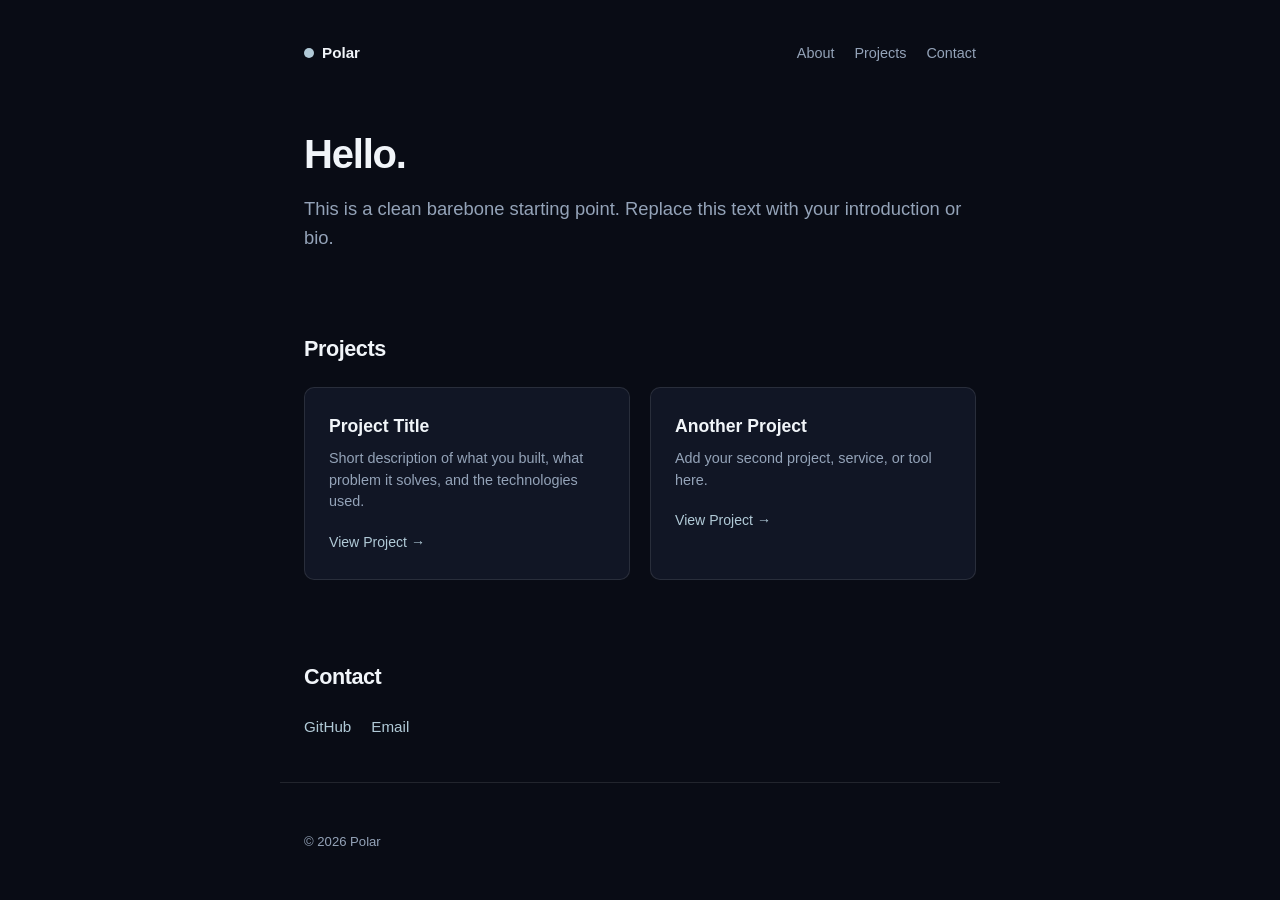
==== commit e565cb1e: "chore: use Polar name in title, brand, and footer" ====
--- a/index.html
+++ b/index.html
@@ -3,7 +3,7 @@
 <head>
   <meta charset="UTF-8">
   <meta name="viewport" content="width=device-width, initial-scale=1.0">
-  <title>909090909.xyz</title>
+  <title>Polar</title>
   <link rel="icon" type="image/svg+xml" href="favicon.svg">
   <link rel="stylesheet" href="style.css">
 </head>
@@ -12,7 +12,7 @@
   <header class="container header">
     <a href="/" class="brand">
       <span class="color-dot"></span>
-      <span>909090909.xyz</span>
+      <span>Polar</span>
     </a>
     <nav>
       <ul class="nav-links">
@@ -61,7 +61,7 @@
   </main>
 
   <footer class="container footer">
-    <p>&copy; 2026 909090909.xyz</p>
+    <p>&copy; 2026 Polar</p>
   </footer>
 
 </body>
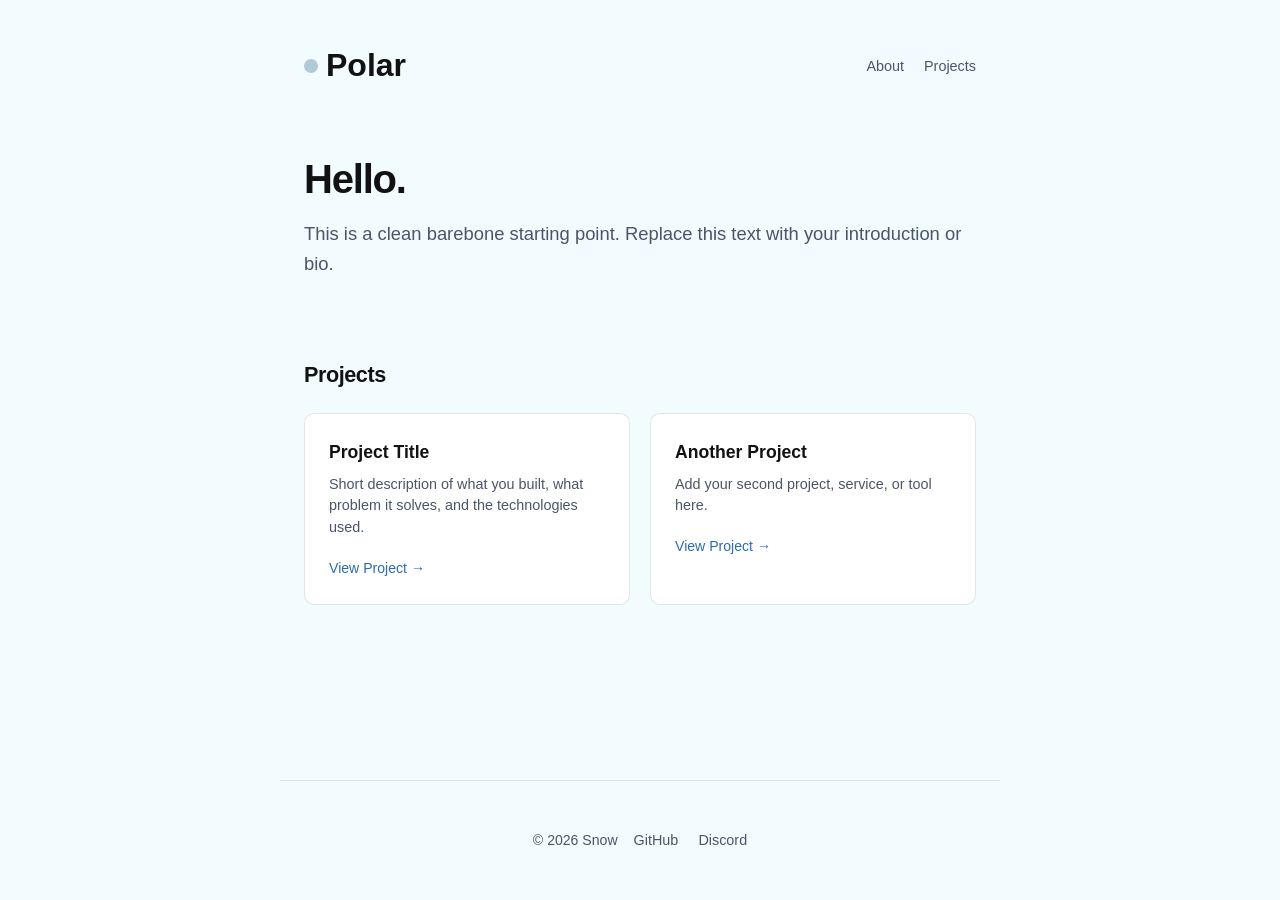
==== commit 38a34297: "style: switch to light theme, update site branding and footer, and expand gitignore rules" ====
--- a/index.html
+++ b/index.html
@@ -1,12 +1,14 @@
 <!DOCTYPE html>
 <html lang="en">
+
 <head>
   <meta charset="UTF-8">
   <meta name="viewport" content="width=device-width, initial-scale=1.0">
   <title>Polar</title>
   <link rel="icon" type="image/svg+xml" href="favicon.svg">
-  <link rel="stylesheet" href="style.css">
+  <link rel="stylesheet" href="style.css?v=3">
 </head>
+
 <body>
 
   <header class="container header">
@@ -18,7 +20,6 @@
       <ul class="nav-links">
         <li><a href="#about">About</a></li>
         <li><a href="#projects">Projects</a></li>
-        <li><a href="#contact">Contact</a></li>
       </ul>
     </nav>
   </header>
@@ -49,20 +50,16 @@
         </div>
       </div>
     </section>
-
-    <!-- Contact / Links -->
-    <section id="contact" class="section">
-      <h2>Contact</h2>
-      <ul class="links-list">
-        <li><a href="https://github.com" target="_blank" rel="noopener">GitHub</a></li>
-        <li><a href="mailto:your@email.com">Email</a></li>
-      </ul>
-    </section>
   </main>
 
   <footer class="container footer">
-    <p>&copy; 2026 Polar</p>
+    <p>&copy; 2026 Snow</p>
+    <ul class="nav-links">
+      <li><a href="https://github.com/adieltan" target="_blank" rel="noopener">GitHub</a></li>
+      <li><a href="https://discord.gg/dHGqUZNqCu" target="_blank" rel="noopener">Discord</a></li>
+    </ul>
   </footer>
 
 </body>
-</html>
+
+</html>
--- a/style.css
+++ b/style.css
@@ -1,12 +1,13 @@
 :root {
-  --bg: #090c15;
-  --surface: #111625;
-  --border: rgba(255, 255, 255, 0.1);
+  --bg: #f2fcff;
+  --surface: #ffffff;
+  --border: rgba(0, 0, 0, 0.1);
   --border-hover: #B1CAD7;
 
-  --text: #f1f5f9;
-  --text-muted: #94a3b8;
+  --text: #121212;
+  --text-muted: #4a5568;
   --accent: #B1CAD7;
+  --link: #2b6cb0;
 
   --font-sans: -apple-system, BlinkMacSystemFont, "Segoe UI", Roboto, Helvetica, Arial, sans-serif;
   --font-mono: ui-monospace, SFMono-Regular, Menlo, Monaco, Consolas, monospace;
@@ -52,12 +53,12 @@
   color: var(--text);
   text-decoration: none;
   font-weight: 600;
-  font-size: 0.95rem;
+  font-size: 2rem;
 }
 
 .color-dot {
-  width: 10px;
-  height: 10px;
+  width: 14px;
+  height: 14px;
   border-radius: 50%;
   background-color: var(--accent);
 }
@@ -146,7 +147,7 @@
 }
 
 .link {
-  color: var(--accent);
+  color: var(--link);
   text-decoration: none;
   font-size: 0.88rem;
   font-weight: 500;
@@ -156,28 +157,16 @@
   text-decoration: underline;
 }
 
-/* Contact List */
-.links-list {
-  list-style: none;
-  display: flex;
-  gap: 1.25rem;
-}
-
-.links-list a {
-  color: var(--accent);
-  text-decoration: none;
-  font-size: 0.95rem;
-}
-
-.links-list a:hover {
-  text-decoration: underline;
-}
-
 /* Footer */
 .footer {
   margin-top: auto;
   padding: 3rem 1.5rem;
   border-top: 1px solid var(--border);
   color: var(--text-muted);
-  font-size: 0.82rem;
-}
+  font-size: 0.88rem;
+
+  display: flex;
+  justify-content: center;
+  align-items: center;
+  gap: 1rem;
+}
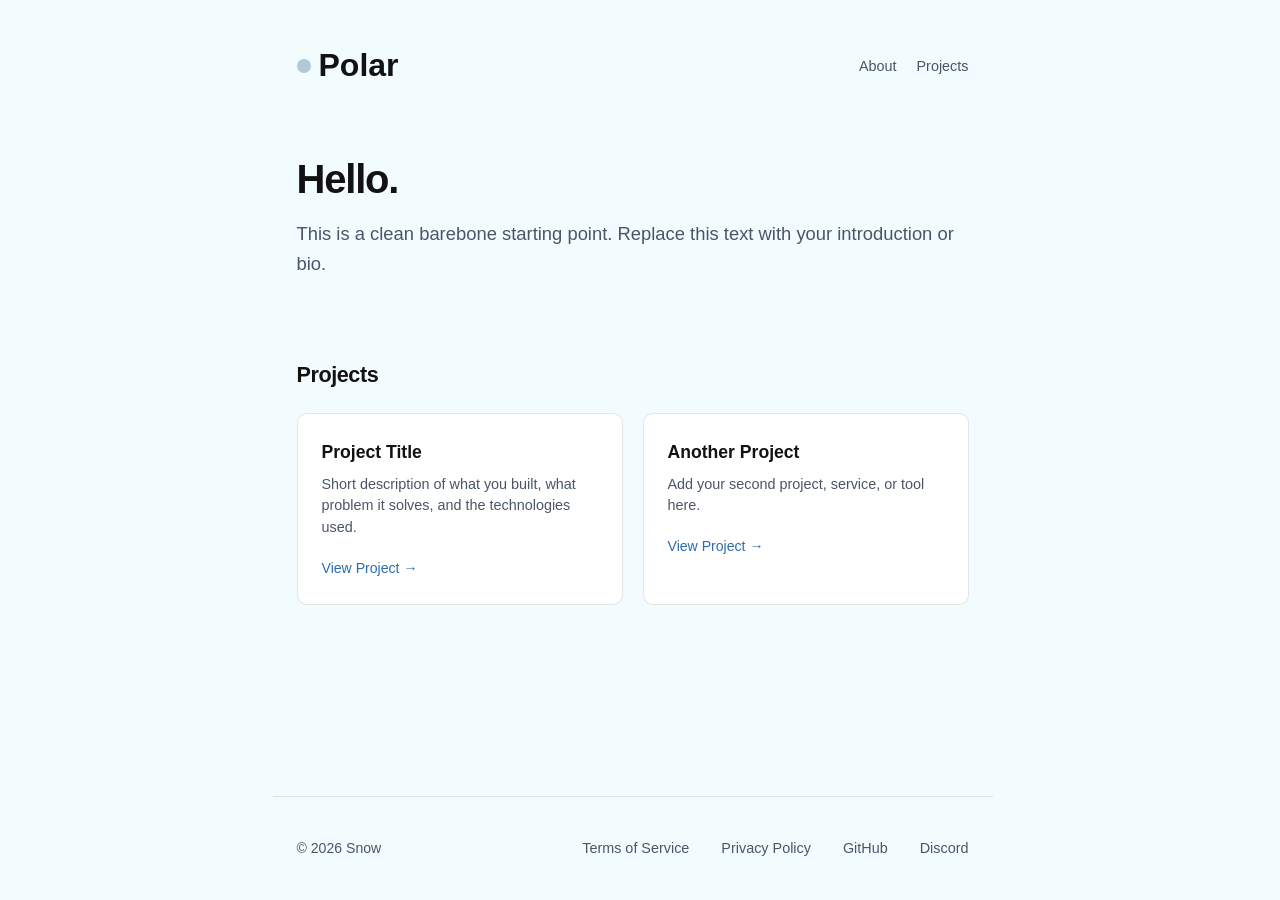
==== commit b6d99d44: "feat: switch to light theme, add Terms & Privacy policies, and update footer" ====
--- a/index.html
+++ b/index.html
@@ -55,6 +55,8 @@
   <footer class="container footer">
     <p>&copy; 2026 Snow</p>
     <ul class="nav-links">
+      <li><a href="/terms.html">Terms of Service</a></li>
+      <li><a href="/privacy.html">Privacy Policy</a></li>
       <li><a href="https://github.com/adieltan" target="_blank" rel="noopener">GitHub</a></li>
       <li><a href="https://discord.gg/dHGqUZNqCu" target="_blank" rel="noopener">Discord</a></li>
     </ul>
--- a/style.css
+++ b/style.css
@@ -13,6 +13,10 @@
   --font-mono: ui-monospace, SFMono-Regular, Menlo, Monaco, Consolas, monospace;
 
   --container: 720px;
+}
+
+html {
+  scrollbar-gutter: stable;
 }
 
 * {
@@ -160,13 +164,18 @@
 /* Footer */
 .footer {
   margin-top: auto;
-  padding: 3rem 1.5rem;
+  padding: 2.5rem 1.5rem;
   border-top: 1px solid var(--border);
   color: var(--text-muted);
   font-size: 0.88rem;
 
   display: flex;
-  justify-content: center;
+  justify-content: space-between;
   align-items: center;
-  gap: 1rem;
+  gap: 2.5rem;
+}
+
+.footer .nav-links {
+  gap: 2rem;
+  flex-wrap: wrap;
 }
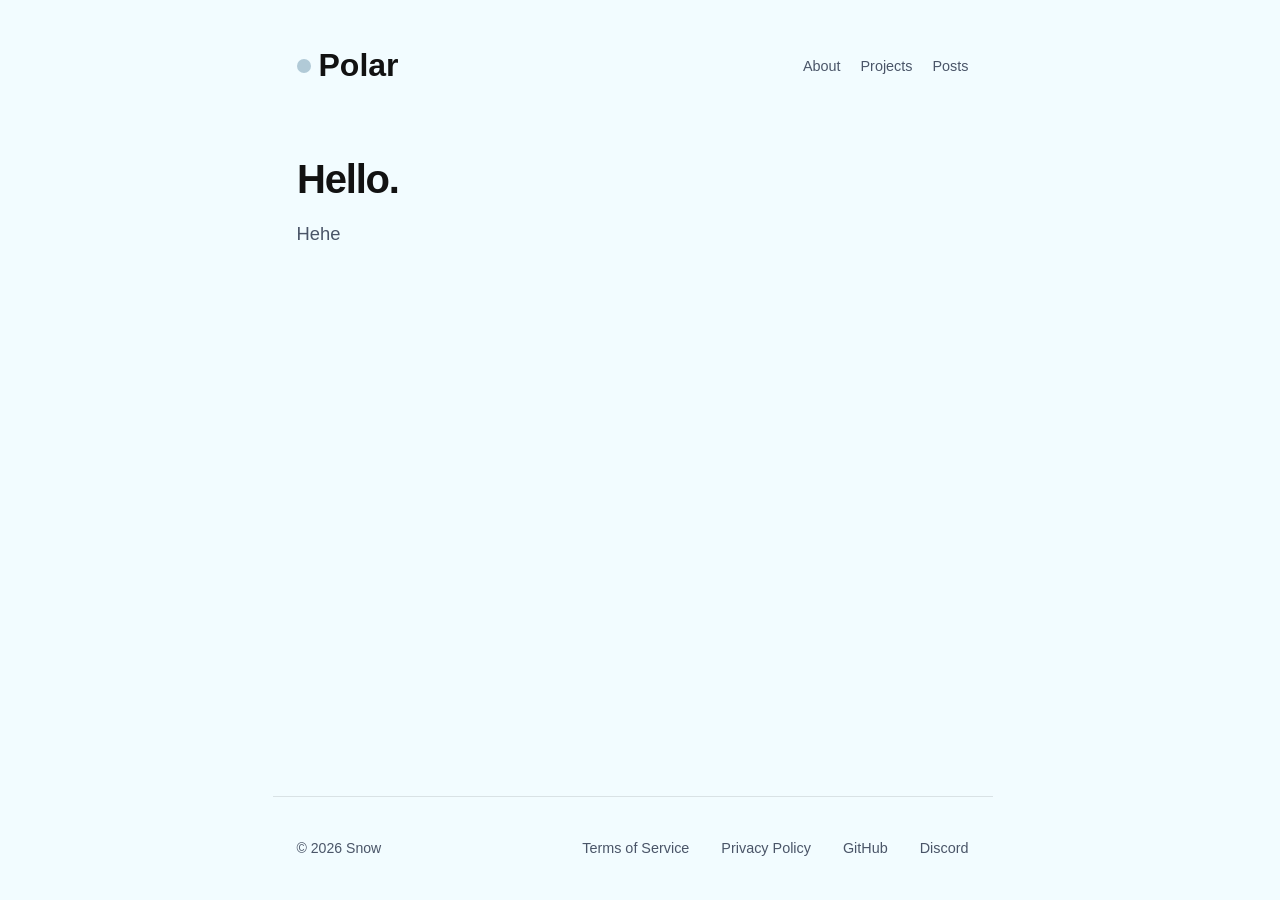
==== commit 45eb094e: "refactor: remove .html extensions from navigation links and support clean URLs in dev server" ====
--- a/index.html
+++ b/index.html
@@ -6,7 +6,7 @@
   <meta name="viewport" content="width=device-width, initial-scale=1.0">
   <title>Polar</title>
   <link rel="icon" type="image/svg+xml" href="favicon.svg">
-  <link rel="stylesheet" href="style.css?v=3">
+  <link rel="stylesheet" href="style.css?v=4">
 </head>
 
 <body>
@@ -18,50 +18,55 @@
     </a>
     <nav>
       <ul class="nav-links">
-        <li><a href="#about">About</a></li>
-        <li><a href="#projects">Projects</a></li>
+        <li><a href="/about">About</a></li>
+        <li><a href="/projects">Projects</a></li>
+        <li><a href="/posts">Posts</a></li>
       </ul>
     </nav>
   </header>
 
   <main class="container">
-    <!-- Intro / Hero -->
-    <section id="about" class="section">
-      <h1>Hello.</h1>
+    <section class="section">
+      <h1><span id="greeting" class="greeting-text">Hello.</span></h1>
       <p class="lead">
-        This is a clean barebone starting point. Replace this text with your introduction or bio.
+        Hehe
       </p>
-    </section>
-
-    <!-- Projects / Work -->
-    <section id="projects" class="section">
-      <h2>Projects</h2>
-      <div class="grid">
-        <div class="card">
-          <h3>Project Title</h3>
-          <p>Short description of what you built, what problem it solves, and the technologies used.</p>
-          <a href="#" class="link">View Project &rarr;</a>
-        </div>
-
-        <div class="card">
-          <h3>Another Project</h3>
-          <p>Add your second project, service, or tool here.</p>
-          <a href="#" class="link">View Project &rarr;</a>
-        </div>
-      </div>
     </section>
   </main>
 
   <footer class="container footer">
     <p>&copy; 2026 Snow</p>
     <ul class="nav-links">
-      <li><a href="/terms.html">Terms of Service</a></li>
-      <li><a href="/privacy.html">Privacy Policy</a></li>
+      <li><a href="/terms">Terms of Service</a></li>
+      <li><a href="/privacy">Privacy Policy</a></li>
       <li><a href="https://github.com/adieltan" target="_blank" rel="noopener">GitHub</a></li>
       <li><a href="https://discord.gg/dHGqUZNqCu" target="_blank" rel="noopener">Discord</a></li>
     </ul>
   </footer>
 
+  <script>
+    const greetings = [
+      "Hello.",
+      "你好。",
+      "Hallo.",
+      "안녕하세요.",
+      "Apa khabar?",
+    ];
+    let i = 0;
+    const el = document.getElementById("greeting");
+
+    setInterval(() => {
+      el.classList.add("fade-out");
+      setTimeout(() => {
+        i = (i + 1) % greetings.length;
+        el.textContent = greetings[i];
+        el.style.transform = "translateY(6px)";
+        el.offsetHeight; // Force reflow
+        el.classList.remove("fade-out");
+        el.style.transform = "";
+      }, 350);
+    }, 2200);
+  </script>
 </body>
 
 </html>
--- a/style.css
+++ b/style.css
@@ -97,6 +97,18 @@
   margin-bottom: 1rem;
 }
 
+/* Rotating Multilingual Greeting */
+.greeting-text {
+  display: inline-block;
+  transition: opacity 0.35s ease, transform 0.35s ease;
+  will-change: opacity, transform;
+}
+
+.greeting-text.fade-out {
+  opacity: 0;
+  transform: translateY(-6px);
+}
+
 h2 {
   font-size: 1.35rem;
   font-weight: 600;
@@ -130,6 +142,21 @@
   border-radius: 10px;
   padding: 1.5rem;
   transition: border-color 0.2s ease, transform 0.2s ease;
+  display: flex;
+  flex-direction: column;
+  text-decoration: none !important;
+  color: inherit;
+}
+
+.card:hover,
+.card:focus,
+.card:active,
+.card:visited {
+  text-decoration: none !important;
+}
+
+.card * {
+  text-decoration: none !important;
 }
 
 .card:hover {
@@ -141,6 +168,23 @@
   font-size: 1.1rem;
   font-weight: 600;
   margin-bottom: 0.5rem;
+  display: flex;
+  align-items: center;
+  gap: 0.5rem;
+  color: var(--text);
+}
+
+.badge {
+  font-size: 0.72rem;
+  font-family: var(--font-mono);
+  font-weight: 500;
+  text-transform: uppercase;
+  letter-spacing: 0.05em;
+  padding: 0.15rem 0.45rem;
+  border-radius: 4px;
+  background: rgba(0, 0, 0, 0.06);
+  color: var(--text-muted);
+  border: 1px solid var(--border);
 }
 
 .card p {
@@ -150,6 +194,10 @@
   margin-bottom: 1rem;
 }
 
+.card .card-action {
+  margin-top: auto;
+}
+
 .link {
   color: var(--link);
   text-decoration: none;
@@ -157,8 +205,164 @@
   font-weight: 500;
 }
 
-.link:hover {
+.card:hover .link {
+  text-decoration: none;
+}
+
+/* Posts / Writing List */
+.posts-list {
+  list-style: none;
+  display: flex;
+  flex-direction: column;
+  gap: 1.5rem;
+}
+
+.post-item {
+  display: flex;
+  flex-direction: column;
+  gap: 0.35rem;
+}
+
+.post-meta {
+  display: flex;
+  align-items: baseline;
+  gap: 1rem;
+}
+
+.post-date {
+  font-family: var(--font-mono);
+  font-size: 0.82rem;
+  color: var(--text-muted);
+  min-width: 80px;
+}
+
+.post-title {
+  font-size: 1.05rem;
+  font-weight: 600;
+  color: var(--text);
+  text-decoration: none;
+  transition: color 0.15s ease;
+}
+
+.post-title:hover {
+  color: var(--link);
   text-decoration: underline;
+}
+
+.post-desc {
+  color: var(--text-muted);
+  font-size: 0.9rem;
+  line-height: 1.5;
+  padding-left: calc(80px + 1rem);
+}
+
+@media (max-width: 600px) {
+  .post-meta {
+    flex-direction: column;
+    gap: 0.25rem;
+  }
+
+  .post-desc {
+    padding-left: 0;
+  }
+}
+
+/* Article Reader Typography */
+.article-body {
+  padding-bottom: 4rem;
+  color: var(--text);
+  line-height: 1.75;
+}
+
+.article-body h1 {
+  font-size: 2.2rem;
+  margin-bottom: 1.5rem;
+  letter-spacing: -0.03em;
+}
+
+.article-body h2 {
+  font-size: 1.4rem;
+  margin-top: 2.5rem;
+  margin-bottom: 1rem;
+}
+
+.article-body h3 {
+  font-size: 1.15rem;
+  margin-top: 2rem;
+  margin-bottom: 0.75rem;
+}
+
+.article-body p {
+  color: var(--text-muted);
+  margin-bottom: 1.25rem;
+  font-size: 1rem;
+}
+
+.article-body hr {
+  border: 0;
+  border-top: 1px solid var(--border);
+  margin: 2.5rem 0;
+}
+
+.article-body ul, .article-body ol {
+  color: var(--text-muted);
+  margin-bottom: 1.5rem;
+  padding-left: 1.5rem;
+  display: flex;
+  flex-direction: column;
+  gap: 0.5rem;
+}
+
+.article-body code {
+  font-family: var(--font-mono);
+  background: var(--surface);
+  border: 1px solid var(--border);
+  padding: 0.2rem 0.4rem;
+  border-radius: 4px;
+  font-size: 0.88rem;
+  color: var(--text);
+}
+
+.article-body pre {
+  background: var(--surface);
+  border: 1px solid var(--border);
+  border-radius: 8px;
+  padding: 1.25rem;
+  overflow-x: auto;
+  margin-bottom: 1.5rem;
+}
+
+.article-body pre code {
+  background: transparent;
+  border: 0;
+  padding: 0;
+  font-size: 0.88rem;
+}
+
+.article-body blockquote {
+  border-left: 3px solid var(--accent);
+  padding-left: 1.25rem;
+  margin: 1.5rem 0;
+  color: var(--text-muted);
+  font-style: italic;
+}
+
+.article-body table {
+  width: 100%;
+  border-collapse: collapse;
+  margin: 1.5rem 0;
+  font-size: 0.92rem;
+}
+
+.article-body th, .article-body td {
+  padding: 0.75rem 1rem;
+  border: 1px solid var(--border);
+  text-align: left;
+}
+
+.article-body th {
+  background: var(--surface);
+  color: var(--text);
 }
 
 /* Footer */
